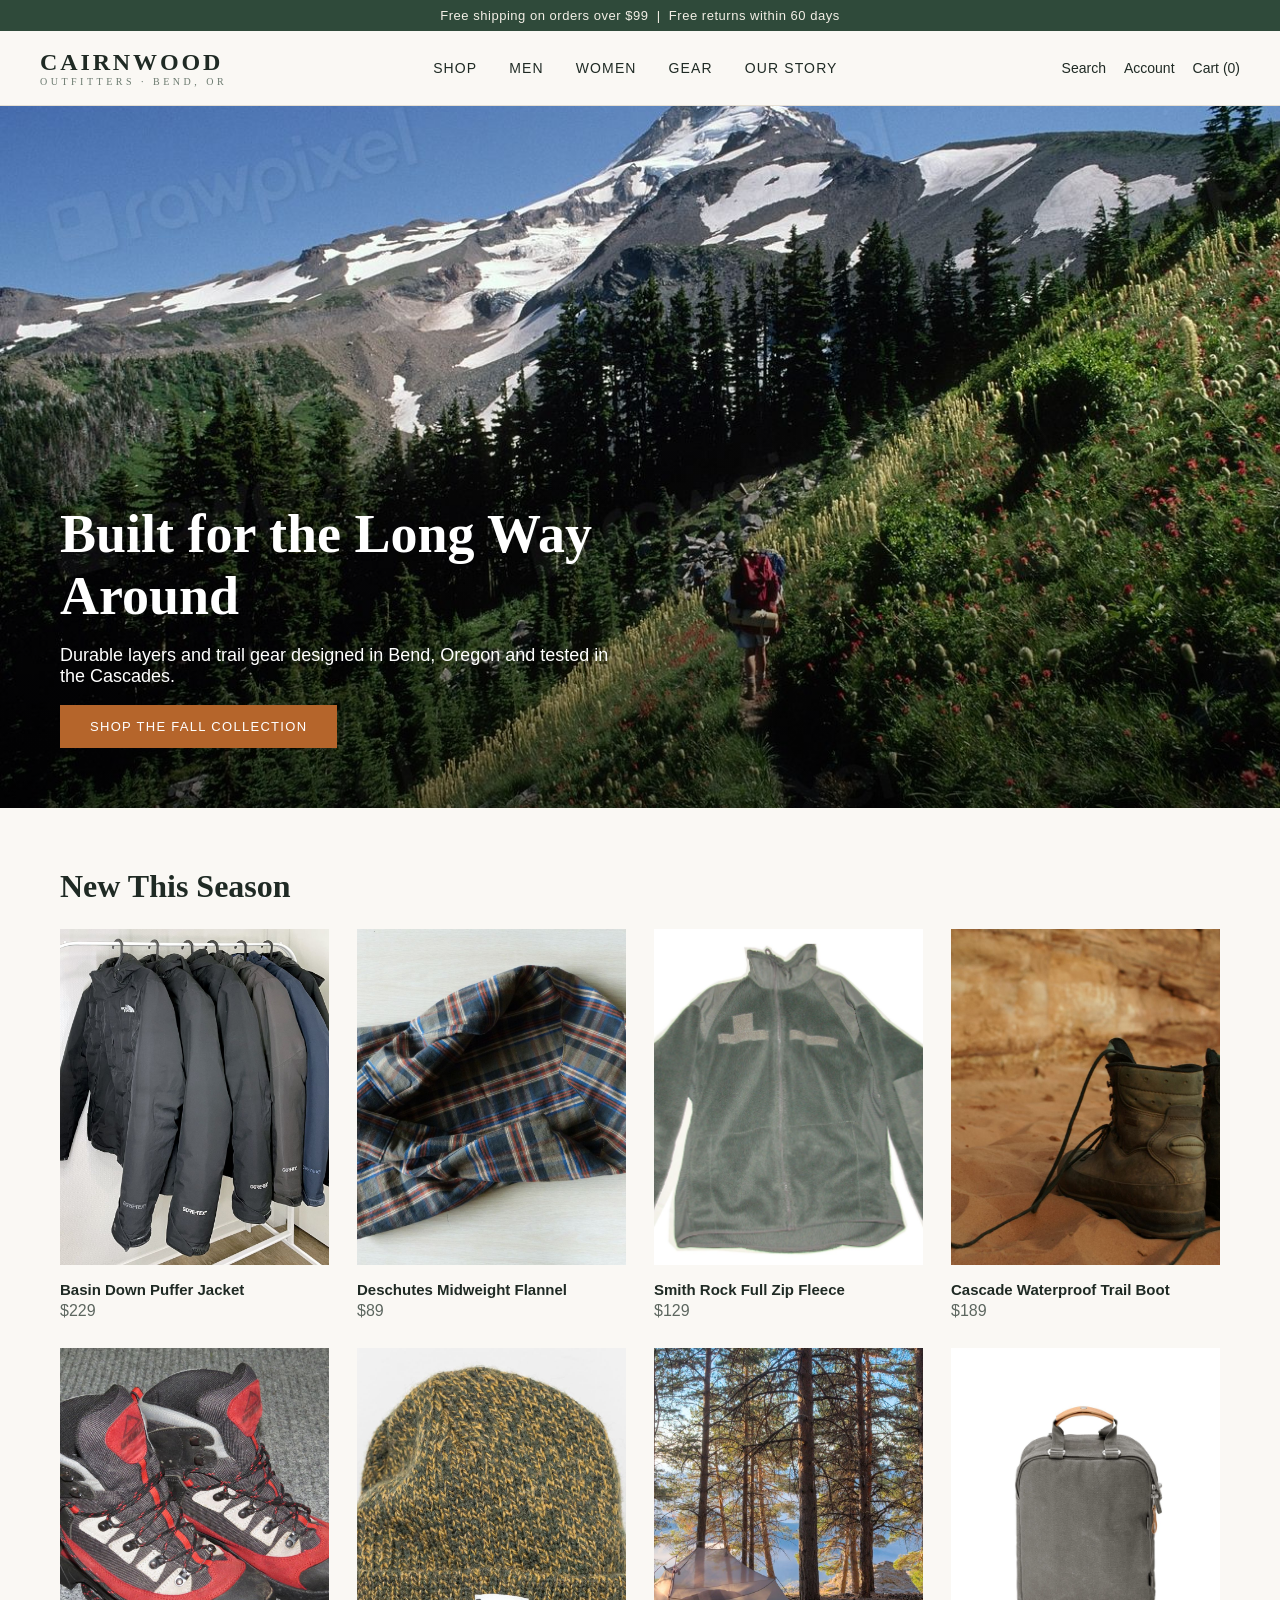
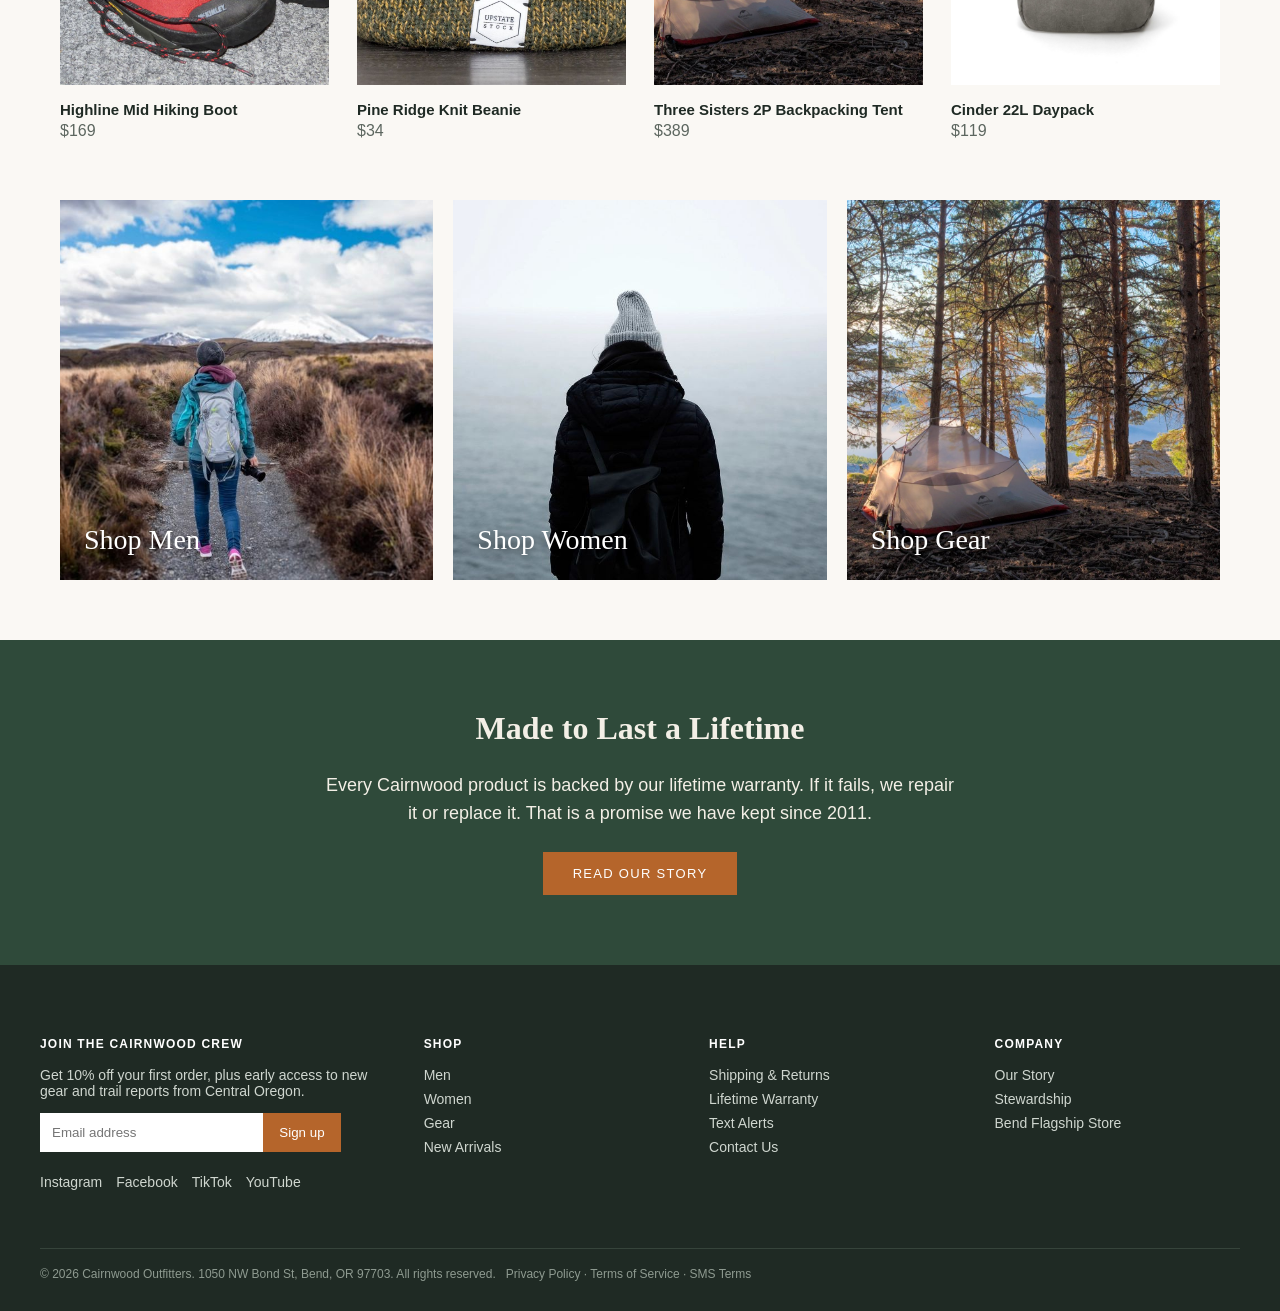
==== index.html @ 0250f415 "Cairnwood Outfitters storefront" ====
<!doctype html><html lang="en"><head><meta charset="utf-8"><meta name="viewport" content="width=device-width,initial-scale=1"><title>Cairnwood Outfitters | Outdoor Apparel and Gear from Bend, Oregon</title><meta name="description" content="Cairnwood Outfitters makes durable outdoor apparel and gear in Bend, Oregon. Free shipping over $99."><link rel="stylesheet" href="style.css"><link rel="icon" href="data:image/svg+xml,<svg xmlns=%22http://www.w3.org/2000/svg%22 viewBox=%220 0 100 100%22><text y=%22.9em%22 font-size=%2290%22>⛰</text></svg>"></head><body>
<div class="ann">Free shipping on orders over $99 &nbsp;|&nbsp; Free returns within 60 days</div>
<header><a class="logo" href="index.html">CAIRNWOOD<small>OUTFITTERS · BEND, OR</small></a><nav><a href="shop.html">Shop</a><a href="shop.html?c=Men">Men</a><a href="shop.html?c=Women">Women</a><a href="shop.html?c=Gear">Gear</a><a href="story.html">Our Story</a></nav><div class="icons"><span>Search</span><span>Account</span><span>Cart (0)</span></div></header><section class="hero"><div><h1>Built for the Long Way Around</h1><p>Durable layers and trail gear designed in Bend, Oregon and tested in the Cascades.</p><a class="btn" href="shop.html">Shop the Fall Collection</a></div></section>
<div class="wrap"><h2>New This Season</h2><div class="grid" id="g"></div></div>
<div class="wrap" style="padding-top:0"><div class="tiles"><a class="tile" href="shop.html?c=Men" style="background-image:url(img/men.jpg)">Shop Men</a><a class="tile" href="shop.html?c=Women" style="background-image:url(img/women.jpg)">Shop Women</a><a class="tile" href="shop.html?c=Gear" style="background-image:url(img/three-sisters-tent.jpg)">Shop Gear</a></div></div>
<section class="band"><h2>Made to Last a Lifetime</h2><p>Every Cairnwood product is backed by our lifetime warranty. If it fails, we repair it or replace it. That is a promise we have kept since 2011.</p><a class="btn" href="story.html">Read Our Story</a></section><footer><div class="fcols"><div><h4>Join the Cairnwood Crew</h4><p>Get 10% off your first order, plus early access to new gear and trail reports from Central Oregon.</p><form class="sub" onsubmit="this.innerHTML='<p>Thanks! Check your inbox for your 10% off code.</p>';return false"><input type="email" required placeholder="Email address"><button>Sign up</button></form><p class="social"><a href="https://www.instagram.com/">Instagram</a><a href="https://www.facebook.com/">Facebook</a><a href="https://www.tiktok.com/">TikTok</a><a href="https://www.youtube.com/">YouTube</a></p></div>
<div><h4>Shop</h4><a href="shop.html?c=Men">Men</a><a href="shop.html?c=Women">Women</a><a href="shop.html?c=Gear">Gear</a><a href="shop.html">New Arrivals</a></div>
<div><h4>Help</h4><a href="shipping-returns.html">Shipping &amp; Returns</a><a href="shipping-returns.html#warranty">Lifetime Warranty</a><a href="#" onclick="showSms();return false">Text Alerts</a><a href="mailto:hello@cairnwoodoutfitters.com">Contact Us</a></div>
<div><h4>Company</h4><a href="story.html">Our Story</a><a href="story.html#stewardship">Stewardship</a><a href="story.html">Bend Flagship Store</a></div></div>
<div class="legal">© 2026 Cairnwood Outfitters. 1050 NW Bond St, Bend, OR 97703. All rights reserved. &nbsp; Privacy Policy · Terms of Service · SMS Terms</div></footer>
<div id="sms"><div class="box"><img src="img/trail.jpg" alt="Trail through the forest"><div class="in"><span class="x" onclick="hideSms()">×</span><p style="letter-spacing:.2em;font-size:12px;color:#b5652b">TEXT CLUB</p><h3>Get 15% off when you sign up for texts</h3><p>Be first to know about restocks, trail drops and members-only sales.</p><div id="smsf"><input type="email" placeholder="Email address"><input type="tel" placeholder="Mobile number"><button class="btn" style="width:100%" onclick="document.getElementById('smsf').innerHTML='<p><b>You are in!</b> Reply Y to the text we just sent to confirm and get your 15% off code.</p>';sessionStorage.cw=1">Unlock 15% off</button></div><p class="fine">By signing up, you agree to receive recurring automated marketing texts from Cairnwood Outfitters at the number provided. Consent is not a condition of purchase. Msg and data rates may apply. Msg frequency varies. Reply HELP for help or STOP to cancel.</p><a href="#" onclick="hideSms();return false" style="font-size:12px;text-decoration:underline">No thanks</a></div></div></div>
<script src="products.js"></script><script>
function showSms(){document.getElementById('sms').style.display='flex'}function hideSms(){document.getElementById('sms').style.display='none';sessionStorage.cw=1}
if(!sessionStorage.cw)setTimeout(showSms,4000);
function card(p){return `<a class="card" href="product.html?id=${p.id}"><img src="img/${p.id}.jpg" alt="${p.name}" loading="lazy"><h3>${p.name}</h3><p>$${p.price}</p></a>`}
</script><script>document.getElementById('g').innerHTML=PRODUCTS.slice(0,8).map(card).join('')</script></body></html>
---- style.css ----
*{box-sizing:border-box}body{margin:0;font-family:'Helvetica Neue',Arial,sans-serif;color:#1f2a24;background:#faf8f4}a{color:inherit;text-decoration:none}
.ann{background:#2f4a3a;color:#f3efe6;text-align:center;font-size:13px;padding:8px;letter-spacing:.04em}
header{display:flex;align-items:center;justify-content:space-between;padding:18px 40px;background:#faf8f4;border-bottom:1px solid #e5dfd3;position:sticky;top:0;z-index:5}
.logo{font-family:Georgia,serif;font-size:24px;letter-spacing:.12em;font-weight:bold}.logo small{display:block;font-size:10px;letter-spacing:.35em;font-weight:normal;color:#6b7a6f}
nav a{margin:0 16px;font-size:14px;text-transform:uppercase;letter-spacing:.08em}nav a:hover{color:#b5652b}.icons{font-size:14px}.icons span{margin-left:18px}
.hero{height:78vh;background:url(img/hero.jpg) center/cover;display:flex;align-items:flex-end;padding:60px;color:#fff;position:relative}.hero:before{content:'';position:absolute;inset:0;background:linear-gradient(transparent 40%,rgba(0,0,0,.55))}
.hero div{position:relative;max-width:560px}.hero h1{font-family:Georgia,serif;font-size:54px;margin:0 0 12px}.hero p{font-size:18px}
.btn{display:inline-block;background:#b5652b;color:#fff;padding:14px 30px;text-transform:uppercase;letter-spacing:.1em;font-size:13px;border:0;cursor:pointer}.btn.dark{background:#2f4a3a}
.wrap{max-width:1240px;margin:0 auto;padding:60px 40px}h2{font-family:Georgia,serif;font-size:32px;margin:0 0 24px}
.grid{display:grid;grid-template-columns:repeat(auto-fill,minmax(260px,1fr));gap:28px}.card img{width:100%;aspect-ratio:4/5;object-fit:cover;background:#eee}.card h3{font-size:15px;margin:12px 0 4px;font-weight:600}.card p{margin:0;color:#5c665f}
.tiles{display:grid;grid-template-columns:repeat(3,1fr);gap:20px}.tile{height:380px;background-size:cover;background-position:center;display:flex;align-items:flex-end;padding:24px;color:#fff;font-family:Georgia,serif;font-size:28px;text-shadow:0 2px 8px rgba(0,0,0,.6)}
.band{background:#2f4a3a;color:#f3efe6;text-align:center;padding:70px 20px}.band p{max-width:640px;margin:0 auto 24px;font-size:18px;line-height:1.6}
.pdp{display:grid;grid-template-columns:1.2fr 1fr;gap:56px}.pdp img{width:100%;object-fit:cover}.sizes button{border:1px solid #1f2a24;background:none;padding:10px 16px;margin:4px;cursor:pointer}.sizes button.on{background:#1f2a24;color:#fff}
.story img{width:100%;height:460px;object-fit:cover;margin:20px 0}.story p,.policy p,.policy li{font-size:17px;line-height:1.7;max-width:760px}
footer{background:#1f2a24;color:#cfd6cf;padding:56px 40px 30px;font-size:14px}.fcols{display:grid;grid-template-columns:1.4fr 1fr 1fr 1fr;gap:40px;max-width:1240px;margin:0 auto}footer h4{color:#fff;text-transform:uppercase;letter-spacing:.1em;font-size:12px}footer a{display:block;margin:8px 0}
.sub input{padding:12px;width:65%;border:0}.sub button{padding:12px 16px;background:#b5652b;color:#fff;border:0;cursor:pointer}.social a{display:inline-block;margin-right:14px}
.legal{max-width:1240px;margin:36px auto 0;border-top:1px solid #36443b;padding-top:18px;font-size:12px;color:#8e9a90}
#sms{position:fixed;inset:0;background:rgba(0,0,0,.5);display:none;align-items:center;justify-content:center;z-index:20}#sms .box{background:#faf8f4;display:grid;grid-template-columns:1fr 1fr;max-width:760px;width:92%}#sms .box img{width:100%;height:100%;object-fit:cover}#sms .in{padding:36px;position:relative}#sms h3{font-family:Georgia,serif;font-size:30px;margin:0 0 8px}#sms input{width:100%;padding:12px;margin:8px 0;border:1px solid #bbb}#sms .x{position:absolute;right:14px;top:10px;cursor:pointer;font-size:22px}#sms .fine{font-size:10px;color:#6b7a6f;line-height:1.4}
@media(max-width:800px){.tiles,.pdp,.fcols,#sms .box{grid-template-columns:1fr}nav{display:none}.hero h1{font-size:36px}}
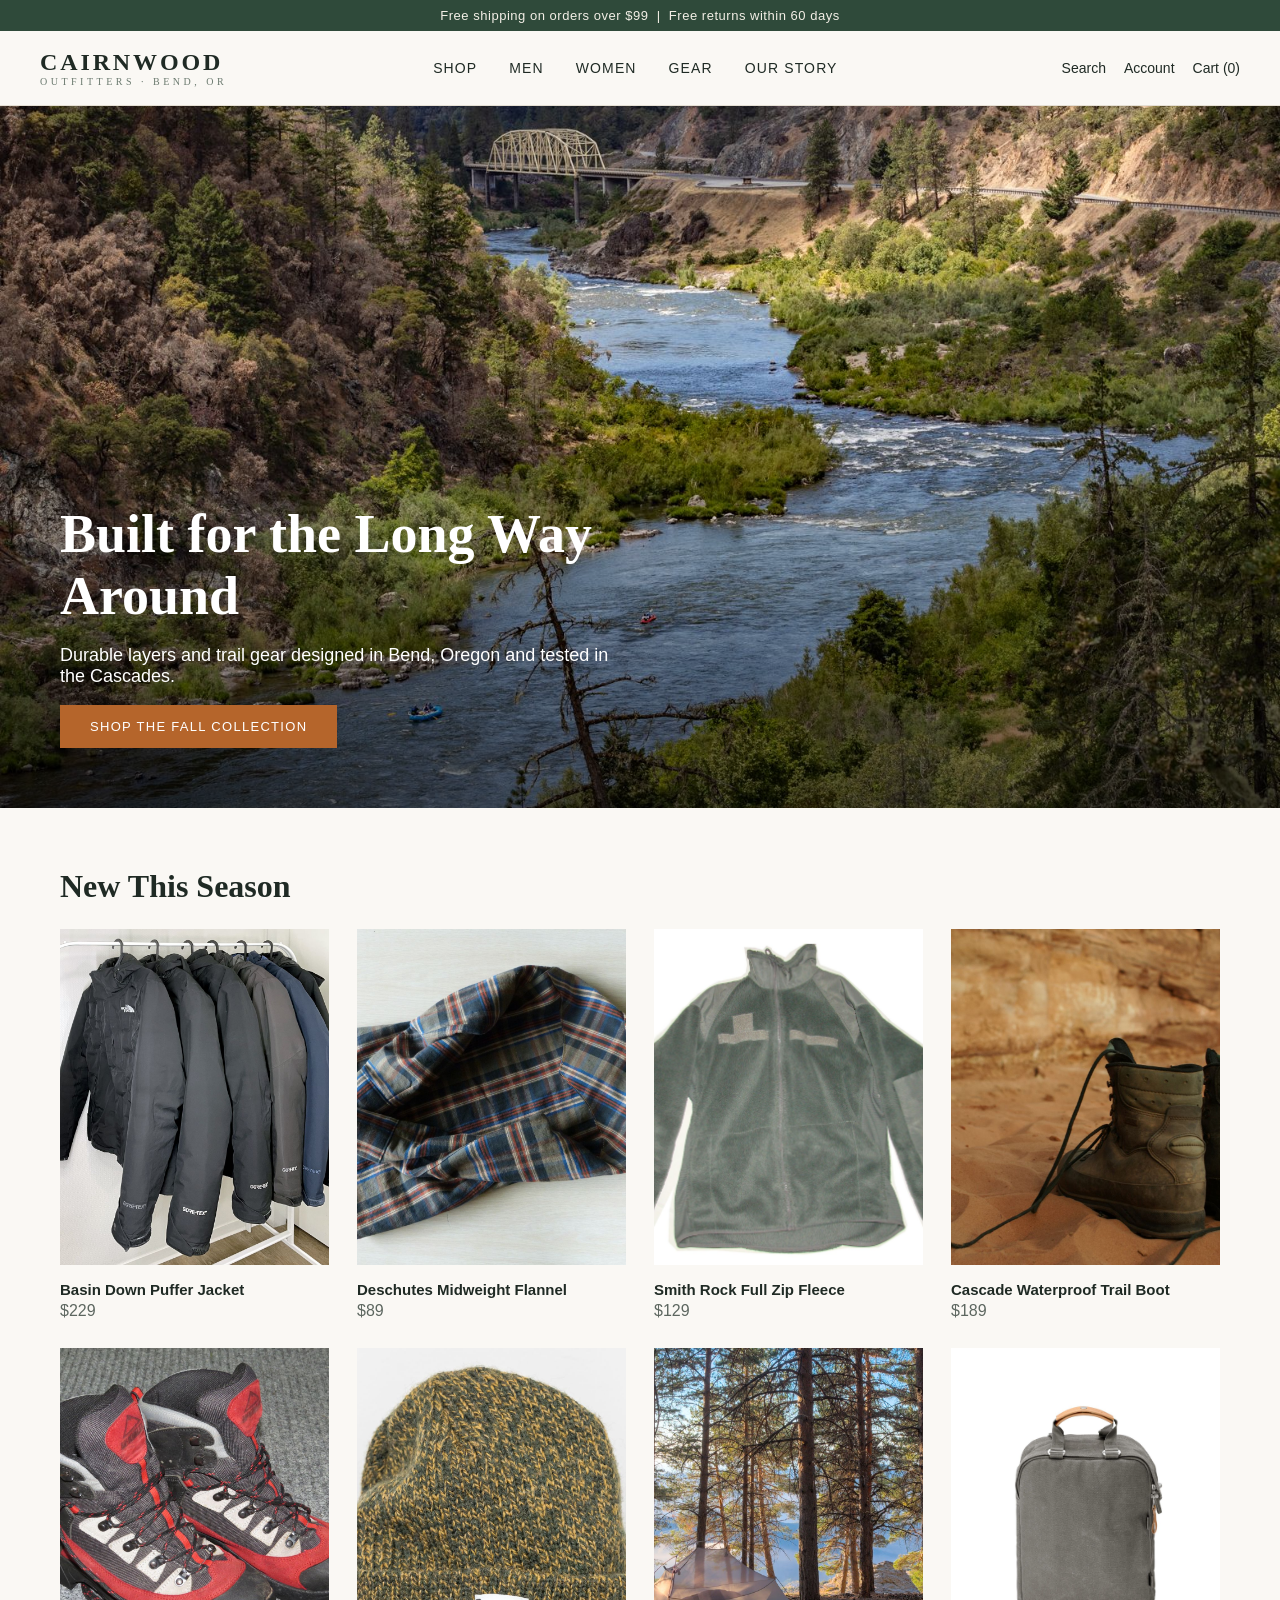
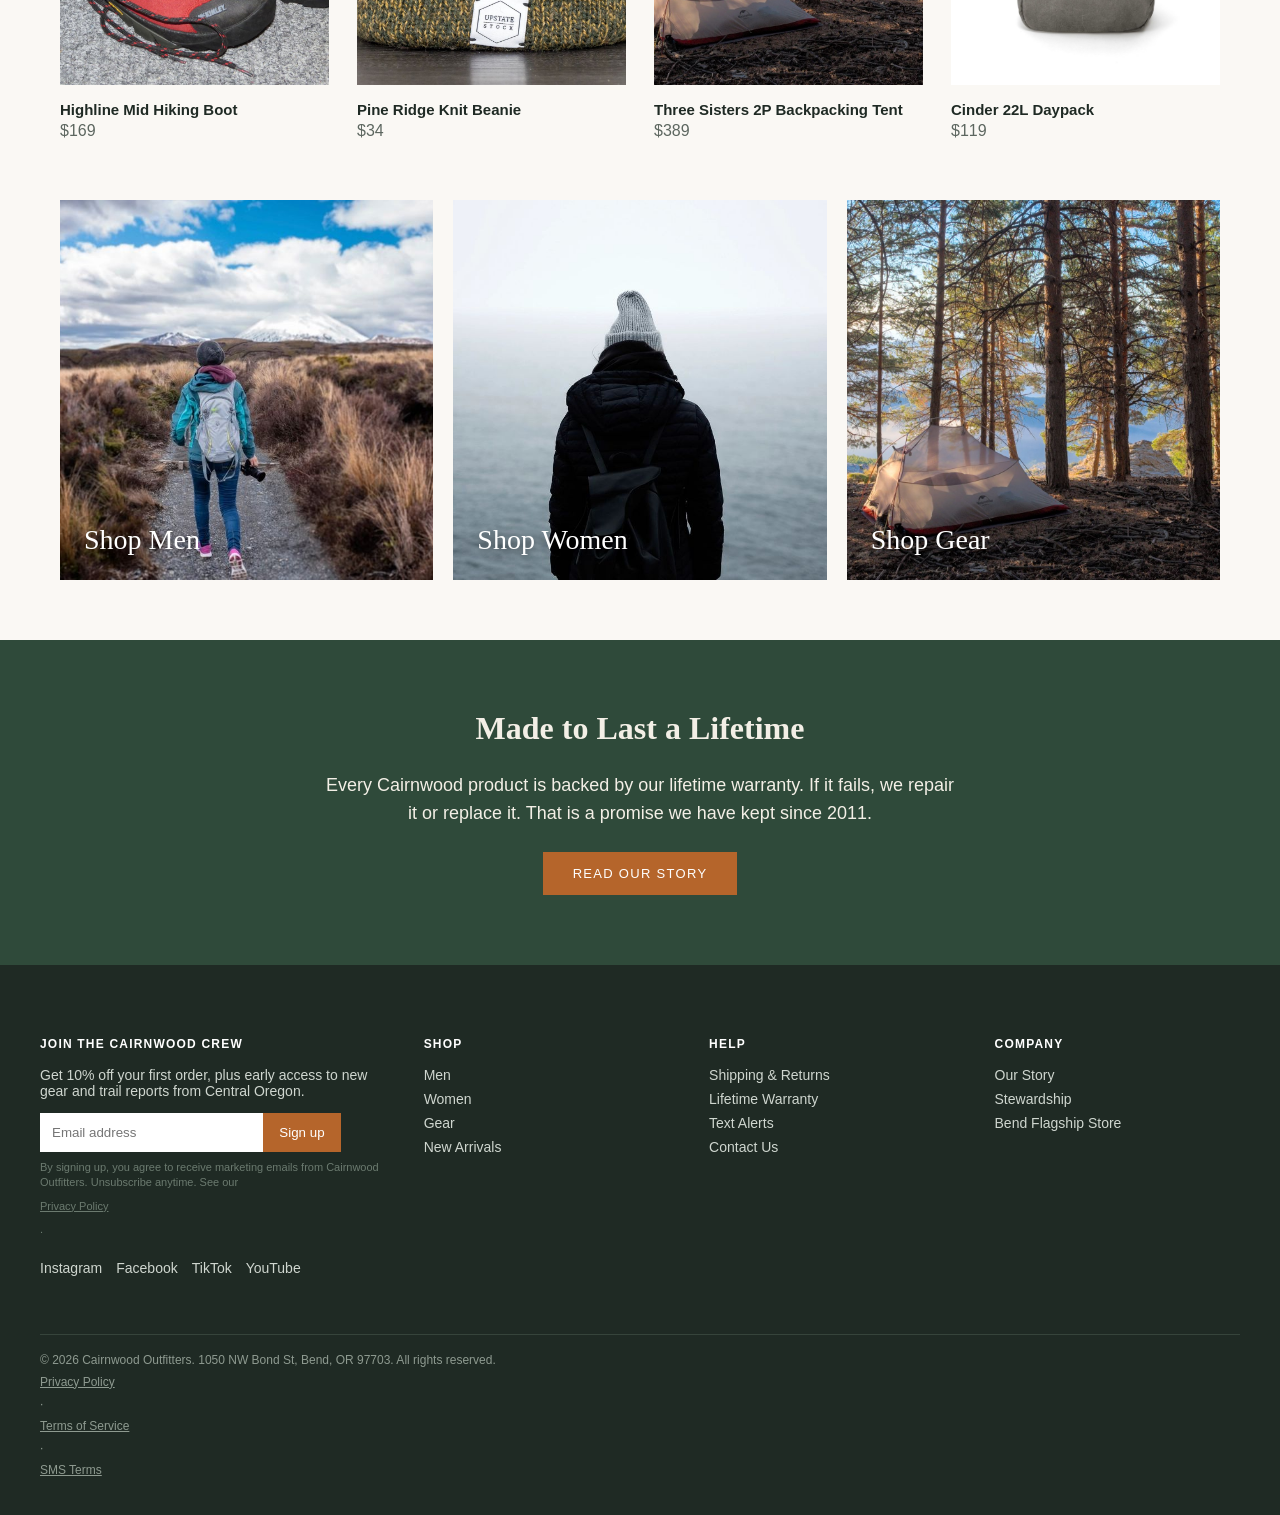
==== commit 753bbbb4: "Add privacy, terms and SMS terms pages; signup consent" ====
--- a/index.html
+++ b/index.html
@@ -3,12 +3,12 @@
 <header><a class="logo" href="index.html">CAIRNWOOD<small>OUTFITTERS · BEND, OR</small></a><nav><a href="shop.html">Shop</a><a href="shop.html?c=Men">Men</a><a href="shop.html?c=Women">Women</a><a href="shop.html?c=Gear">Gear</a><a href="story.html">Our Story</a></nav><div class="icons"><span>Search</span><span>Account</span><span>Cart (0)</span></div></header><section class="hero"><div><h1>Built for the Long Way Around</h1><p>Durable layers and trail gear designed in Bend, Oregon and tested in the Cascades.</p><a class="btn" href="shop.html">Shop the Fall Collection</a></div></section>
 <div class="wrap"><h2>New This Season</h2><div class="grid" id="g"></div></div>
 <div class="wrap" style="padding-top:0"><div class="tiles"><a class="tile" href="shop.html?c=Men" style="background-image:url(img/men.jpg)">Shop Men</a><a class="tile" href="shop.html?c=Women" style="background-image:url(img/women.jpg)">Shop Women</a><a class="tile" href="shop.html?c=Gear" style="background-image:url(img/three-sisters-tent.jpg)">Shop Gear</a></div></div>
-<section class="band"><h2>Made to Last a Lifetime</h2><p>Every Cairnwood product is backed by our lifetime warranty. If it fails, we repair it or replace it. That is a promise we have kept since 2011.</p><a class="btn" href="story.html">Read Our Story</a></section><footer><div class="fcols"><div><h4>Join the Cairnwood Crew</h4><p>Get 10% off your first order, plus early access to new gear and trail reports from Central Oregon.</p><form class="sub" onsubmit="this.innerHTML='<p>Thanks! Check your inbox for your 10% off code.</p>';return false"><input type="email" required placeholder="Email address"><button>Sign up</button></form><p class="social"><a href="https://www.instagram.com/">Instagram</a><a href="https://www.facebook.com/">Facebook</a><a href="https://www.tiktok.com/">TikTok</a><a href="https://www.youtube.com/">YouTube</a></p></div>
+<section class="band"><h2>Made to Last a Lifetime</h2><p>Every Cairnwood product is backed by our lifetime warranty. If it fails, we repair it or replace it. That is a promise we have kept since 2011.</p><a class="btn" href="story.html">Read Our Story</a></section><footer><div class="fcols"><div><h4>Join the Cairnwood Crew</h4><p>Get 10% off your first order, plus early access to new gear and trail reports from Central Oregon.</p><form class="sub" onsubmit="this.innerHTML='<p>Thanks! Check your inbox for your 10% off code.</p>';return false"><input type="email" required placeholder="Email address"><button>Sign up</button></form><p class="consent">By signing up, you agree to receive marketing emails from Cairnwood Outfitters. Unsubscribe anytime. See our <a href="privacy.html">Privacy Policy</a>.</p><p class="social"><a href="https://www.instagram.com/">Instagram</a><a href="https://www.facebook.com/">Facebook</a><a href="https://www.tiktok.com/">TikTok</a><a href="https://www.youtube.com/">YouTube</a></p></div>
 <div><h4>Shop</h4><a href="shop.html?c=Men">Men</a><a href="shop.html?c=Women">Women</a><a href="shop.html?c=Gear">Gear</a><a href="shop.html">New Arrivals</a></div>
 <div><h4>Help</h4><a href="shipping-returns.html">Shipping &amp; Returns</a><a href="shipping-returns.html#warranty">Lifetime Warranty</a><a href="#" onclick="showSms();return false">Text Alerts</a><a href="mailto:hello@cairnwoodoutfitters.com">Contact Us</a></div>
 <div><h4>Company</h4><a href="story.html">Our Story</a><a href="story.html#stewardship">Stewardship</a><a href="story.html">Bend Flagship Store</a></div></div>
-<div class="legal">© 2026 Cairnwood Outfitters. 1050 NW Bond St, Bend, OR 97703. All rights reserved. &nbsp; Privacy Policy · Terms of Service · SMS Terms</div></footer>
-<div id="sms"><div class="box"><img src="img/trail.jpg" alt="Trail through the forest"><div class="in"><span class="x" onclick="hideSms()">×</span><p style="letter-spacing:.2em;font-size:12px;color:#b5652b">TEXT CLUB</p><h3>Get 15% off when you sign up for texts</h3><p>Be first to know about restocks, trail drops and members-only sales.</p><div id="smsf"><input type="email" placeholder="Email address"><input type="tel" placeholder="Mobile number"><button class="btn" style="width:100%" onclick="document.getElementById('smsf').innerHTML='<p><b>You are in!</b> Reply Y to the text we just sent to confirm and get your 15% off code.</p>';sessionStorage.cw=1">Unlock 15% off</button></div><p class="fine">By signing up, you agree to receive recurring automated marketing texts from Cairnwood Outfitters at the number provided. Consent is not a condition of purchase. Msg and data rates may apply. Msg frequency varies. Reply HELP for help or STOP to cancel.</p><a href="#" onclick="hideSms();return false" style="font-size:12px;text-decoration:underline">No thanks</a></div></div></div>
+<div class="legal">© 2026 Cairnwood Outfitters. 1050 NW Bond St, Bend, OR 97703. All rights reserved. &nbsp; <a href="privacy.html">Privacy Policy</a> · <a href="terms.html">Terms of Service</a> · <a href="sms-terms.html">SMS Terms</a></div></footer>
+<div id="sms"><div class="box"><img src="img/trail.jpg" alt="Trail through the forest"><div class="in"><span class="x" onclick="hideSms()">×</span><p style="letter-spacing:.2em;font-size:12px;color:#b5652b">TEXT CLUB</p><h3>Get 15% off when you sign up for texts</h3><p>Be first to know about restocks, trail drops and members-only sales.</p><div id="smsf"><input type="email" placeholder="Email address"><input type="tel" placeholder="Mobile number"><label class="chk"><input type="checkbox" id="smsok"> Yes, send me recurring automated marketing texts. I agree to the <a href="sms-terms.html">SMS Terms</a> and <a href="privacy.html">Privacy Policy</a>.</label><button class="btn" style="width:100%" onclick="if(!document.getElementById('smsok').checked){document.getElementById('smsok').parentNode.style.color='#b5652b';return}document.getElementById('smsf').innerHTML='<p><b>You are in!</b> Reply Y to the text we just sent to confirm and get your 15% off code.</p>';sessionStorage.cw=1">Unlock 15% off</button></div><p class="fine">By signing up, you agree to receive recurring automated marketing texts from Cairnwood Outfitters at the number provided. Consent is not a condition of purchase. Msg and data rates may apply. Msg frequency varies. Reply HELP for help or STOP to cancel. View <a href="sms-terms.html">SMS Terms</a> and <a href="privacy.html">Privacy Policy</a>.</p><a href="#" onclick="hideSms();return false" style="font-size:12px;text-decoration:underline">No thanks</a></div></div></div>
 <script src="products.js"></script><script>
 function showSms(){document.getElementById('sms').style.display='flex'}function hideSms(){document.getElementById('sms').style.display='none';sessionStorage.cw=1}
 if(!sessionStorage.cw)setTimeout(showSms,4000);
--- a/style.css
+++ b/style.css
@@ -15,5 +15,5 @@
 footer{background:#1f2a24;color:#cfd6cf;padding:56px 40px 30px;font-size:14px}.fcols{display:grid;grid-template-columns:1.4fr 1fr 1fr 1fr;gap:40px;max-width:1240px;margin:0 auto}footer h4{color:#fff;text-transform:uppercase;letter-spacing:.1em;font-size:12px}footer a{display:block;margin:8px 0}
 .sub input{padding:12px;width:65%;border:0}.sub button{padding:12px 16px;background:#b5652b;color:#fff;border:0;cursor:pointer}.social a{display:inline-block;margin-right:14px}
 .legal{max-width:1240px;margin:36px auto 0;border-top:1px solid #36443b;padding-top:18px;font-size:12px;color:#8e9a90}
-#sms{position:fixed;inset:0;background:rgba(0,0,0,.5);display:none;align-items:center;justify-content:center;z-index:20}#sms .box{background:#faf8f4;display:grid;grid-template-columns:1fr 1fr;max-width:760px;width:92%}#sms .box img{width:100%;height:100%;object-fit:cover}#sms .in{padding:36px;position:relative}#sms h3{font-family:Georgia,serif;font-size:30px;margin:0 0 8px}#sms input{width:100%;padding:12px;margin:8px 0;border:1px solid #bbb}#sms .x{position:absolute;right:14px;top:10px;cursor:pointer;font-size:22px}#sms .fine{font-size:10px;color:#6b7a6f;line-height:1.4}
+#sms{position:fixed;inset:0;background:rgba(0,0,0,.5);display:none;align-items:center;justify-content:center;z-index:20}#sms .box{background:#faf8f4;display:grid;grid-template-columns:1fr 1fr;max-width:760px;width:92%}#sms .box img{width:100%;height:100%;object-fit:cover}#sms .in{padding:36px;position:relative}#sms h3{font-family:Georgia,serif;font-size:30px;margin:0 0 8px}#sms input{width:100%;padding:12px;margin:8px 0;border:1px solid #bbb}#sms .x{position:absolute;right:14px;top:10px;cursor:pointer;font-size:22px}.legal a{color:inherit;text-decoration:underline}.consent{font-size:11px;color:#6b7a6f;line-height:1.4;margin-top:8px}.consent a{color:inherit;text-decoration:underline}#sms label.chk{display:flex;gap:8px;align-items:flex-start;font-size:11px;line-height:1.4;margin:6px 0 10px;text-align:left}#sms label.chk input{width:auto;margin:2px 0 0}#sms .fine a{color:inherit}#sms .fine{font-size:10px;color:#6b7a6f;line-height:1.4}
 @media(max-width:800px){.tiles,.pdp,.fcols,#sms .box{grid-template-columns:1fr}nav{display:none}.hero h1{font-size:36px}}
